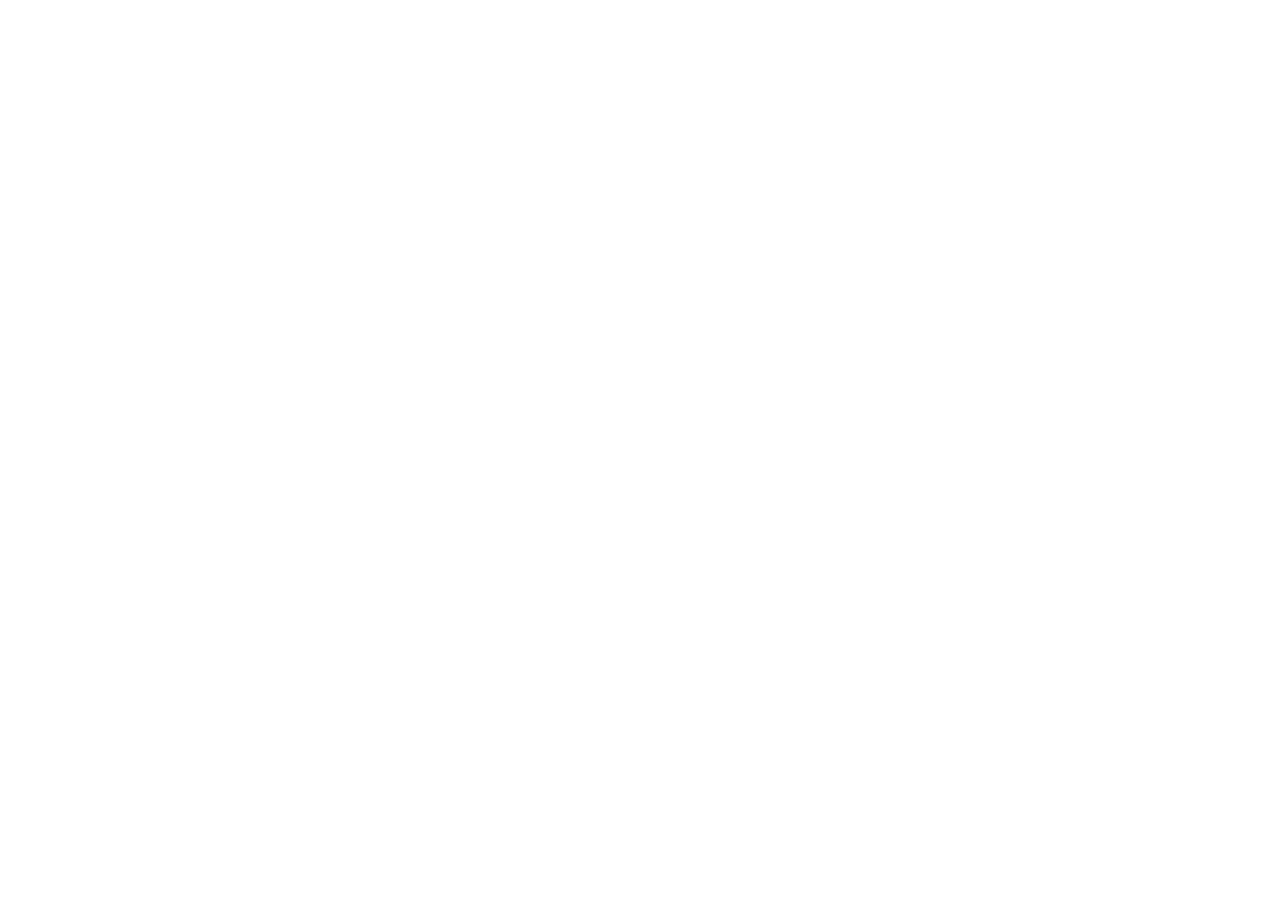
==== index.html @ 4e2ab048 "Initial commit" ====
<!DOCTYPE html>
<html lang="en">
  <head>
    <meta charset="UTF-8" />
    <meta http-equiv="X-UA-Compatible" content="IE=edge" />
    <meta name="viewport" content="width=device-width, initial-scale=1.0" />
    <link rel="stylesheet" href="css/normalize.css" />
    <link rel="stylesheet" href="css/styles.css" />
    <title>Moshify</title>
  </head>
  <body></body>
</html>
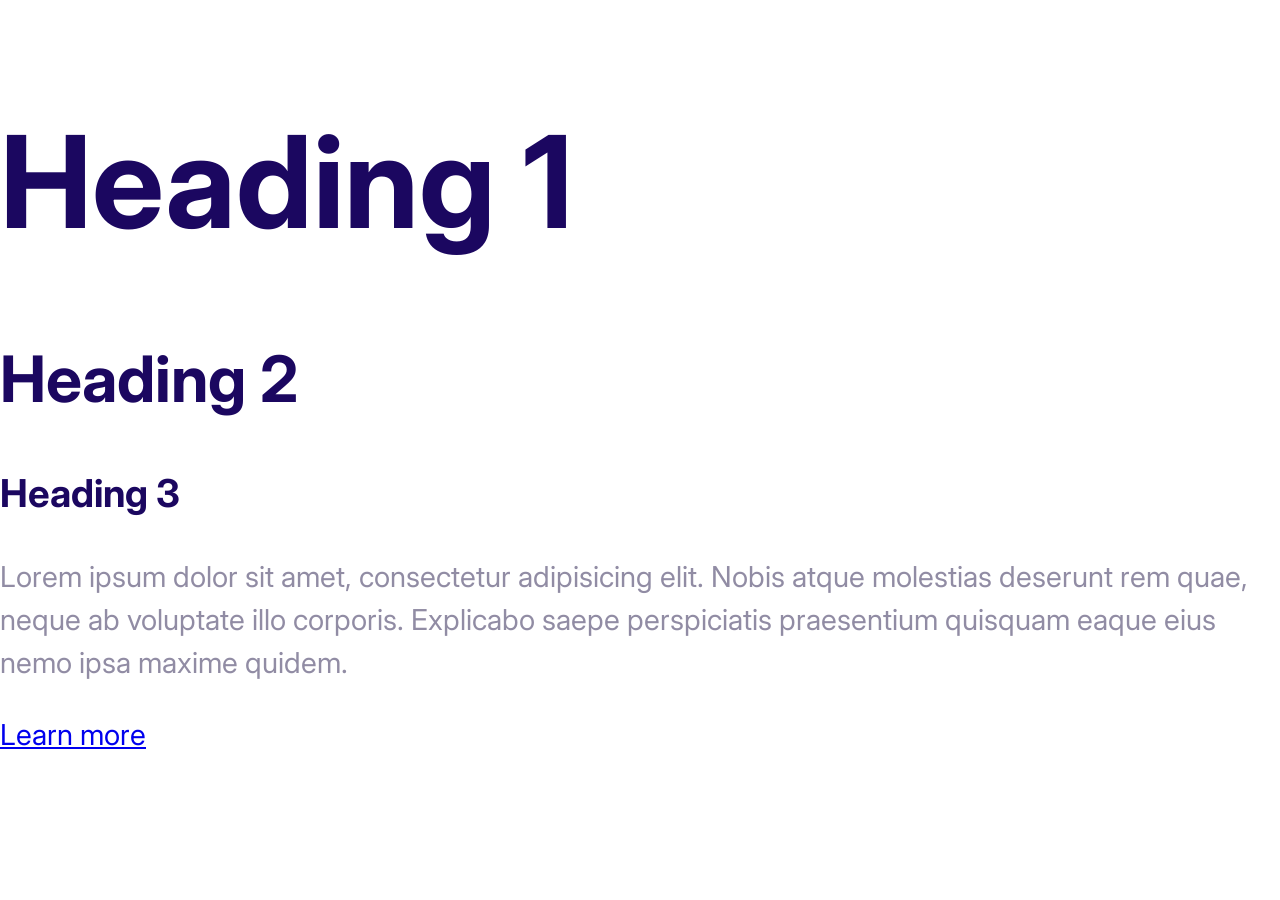
==== commit 20ceb454: "Arrow link" ====
--- a/index.html
+++ b/index.html
@@ -4,9 +4,28 @@
     <meta charset="UTF-8" />
     <meta http-equiv="X-UA-Compatible" content="IE=edge" />
     <meta name="viewport" content="width=device-width, initial-scale=1.0" />
+    <link
+      href="https://fonts.googleapis.com/css2?family=Inter:wght@400;700&family=Josefin+Sans:wght@100;200;300;400;500&family=Varela&family=Varela+Round&display=swap"
+      rel="stylesheet"
+    />
     <link rel="stylesheet" href="css/normalize.css" />
     <link rel="stylesheet" href="css/styles.css" />
-    <title>Moshify</title>
+    <link rel="preconnect" href="https://fonts.googleapis.com" />
+    <link rel="preconnect" href="https://fonts.gstatic.com" crossorigin />
+
+    <title>Moshify app</title>
   </head>
-  <body></body>
+  <body>
+    <h1>Heading 1</h1>
+    <h2>Heading 2</h2>
+    <h3>Heading 3</h3>
+
+    <p>
+      Lorem ipsum dolor sit amet, consectetur adipisicing elit. Nobis atque
+      molestias deserunt rem quae, neque ab voluptate illo corporis. Explicabo
+      saepe perspiciatis praesentium quisquam eaque eius nemo ipsa maxime
+      quidem.
+    </p>
+    <a href="#" class="link-arrow">Learn more</a>
+  </body>
 </html>
--- a/css/styles.css
+++ b/css/styles.css
@@ -0,0 +1,53 @@
+:root {
+    --color-primary:#2584ff;
+    --color-secondary:#00d9ff;
+    --color-accent: #ff3400;
+    --color-headings: #1b0760;
+    --color-body: #918ca4;
+}
+html {
+
+}
+
+body {
+    font-family: 'Inter', Arial, Helvetica, sans-serif;
+    font-size: 2.4rem;
+    line-height: 1.5;
+    color: var(--color-body);
+}
+
+h1, h2, h3 {
+    color: var(--color-headings);
+    margin-bottom: 1rem;
+}
+
+h1 {
+    font-size: 7rem;
+}
+
+h2 {
+    font-size: 4rem;
+}
+
+h3 {
+    font-size: 3rem;
+    margin-bottom: 2rem;
+}
+
+@media screen and (min-width: 1024px) {
+    body {
+        font-size: 1.8rem;
+    }
+
+    h1 {
+        font-size: 8rem;
+    }
+
+    h2 {
+        font-size: 4rem;
+    }
+
+    h3 {
+        font-size: 2.4rem ;
+    }
+}
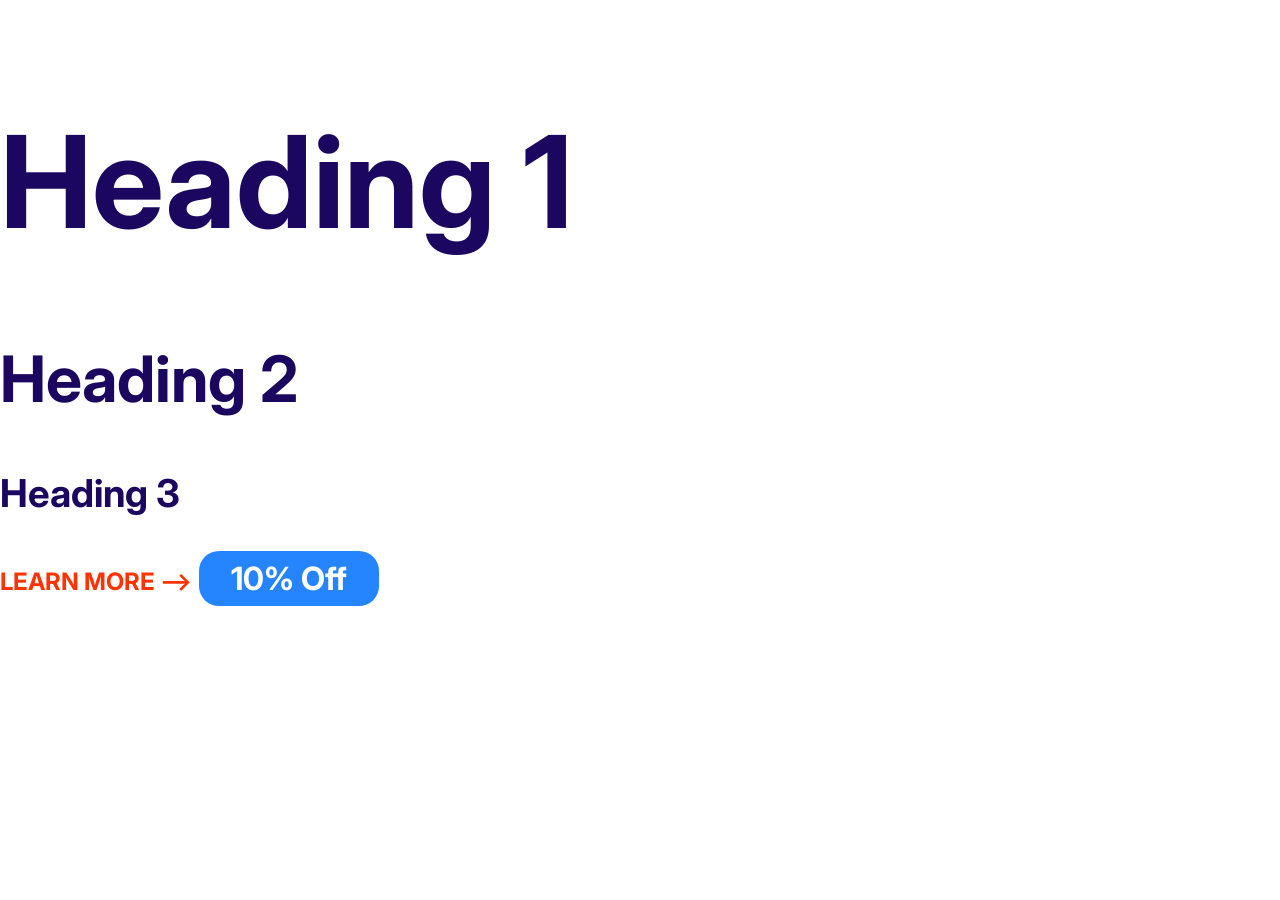
==== commit 0a454fe1: "added basges styling" ====
--- a/index.html
+++ b/index.html
@@ -5,7 +5,7 @@
     <meta http-equiv="X-UA-Compatible" content="IE=edge" />
     <meta name="viewport" content="width=device-width, initial-scale=1.0" />
     <link
-      href="https://fonts.googleapis.com/css2?family=Inter:wght@400;700&family=Josefin+Sans:wght@100;200;300;400;500&family=Varela&family=Varela+Round&display=swap"
+      href="https://fonts.googleapis.com/css2?family=Inter:wght@400;600;700&family=Josefin+Sans:wght@100;200;300;400;500&family=Varela&family=Varela+Round&display=swap"
       rel="stylesheet"
     />
     <link rel="stylesheet" href="css/normalize.css" />
@@ -20,12 +20,13 @@
     <h2>Heading 2</h2>
     <h3>Heading 3</h3>
 
-    <p>
+    <!-- <p>
       Lorem ipsum dolor sit amet, consectetur adipisicing elit. Nobis atque
       molestias deserunt rem quae, neque ab voluptate illo corporis. Explicabo
       saepe perspiciatis praesentium quisquam eaque eius nemo ipsa maxime
       quidem.
-    </p>
+    </p> -->
     <a href="#" class="link-arrow">Learn more</a>
+    <span class="badge badge--primary">10% Off</span>
   </body>
 </html>
--- a/css/styles.css
+++ b/css/styles.css
@@ -1,3 +1,5 @@
+
+/* define color palettes */
 :root {
     --color-primary:#2584ff;
     --color-secondary:#00d9ff;
@@ -34,6 +36,7 @@
     margin-bottom: 2rem;
 }
 
+/* for desktop typography */
 @media screen and (min-width: 1024px) {
     body {
         font-size: 1.8rem;
@@ -50,4 +53,65 @@
     h3 {
         font-size: 2.4rem ;
     }
+}
+
+/* Links */
+a {
+    text-decoration: none;
+}
+
+.link-arrow {
+    color: var(--color-accent);
+    text-transform: uppercase;
+    font-size: 2rem;
+    font-weight: bold;
+}
+
+.link-arrow::after {
+    content: "-->";
+    margin-left: 5px;
+    transition: margin 0.15s;
+}
+
+.link-arrow:hover::after {
+    margin-left: 10px;
+}
+
+@media screen and (min-width: 1024px) {
+    .link-arrow {
+        font-size: 1.5rem;
+    }
+}
+
+/* Badges */
+.badge {
+    border-radius: 20px;
+    padding: 0.5rem 2rem;
+    font-weight: bold;
+    white-space: nowrap ;
+    font-size: 2rem;
+}
+
+.badge--primary {
+    background: var(--color-primary);
+    color: #fff;
+}
+
+.badge--secondary {
+    background: var(--color-secondary);
+    color: #fff;
+}
+
+.badge--small {
+    font-size: 1.6rem;
+}
+
+@media screen and (min-width: 1024px) {
+    .badge {
+        size: 1.5rem;
+    }
+
+    .badge--small {
+        font-size: 1.2rem;
+    }
 }
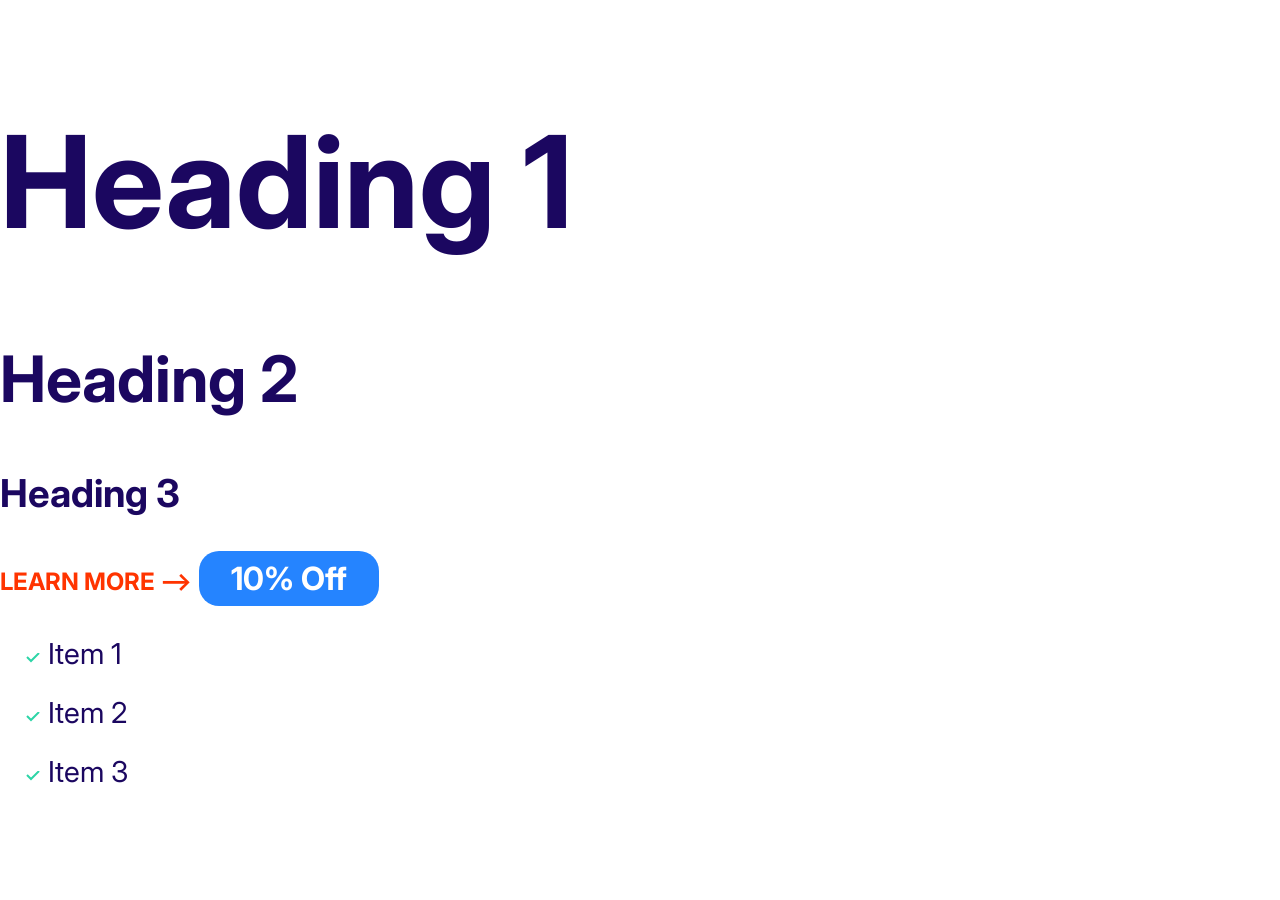
==== commit b3a796f9: "Added list style for ul/ol" ====
--- a/index.html
+++ b/index.html
@@ -28,5 +28,10 @@
     </p> -->
     <a href="#" class="link-arrow">Learn more</a>
     <span class="badge badge--primary">10% Off</span>
+    <ul class="list list--tick">
+      <li class="list__item">Item 1</li>
+      <li class="list__item">Item 2</li>
+      <li class="list__item">Item 3</li>
+    </ul>
   </body>
 </html>
--- a/css/styles.css
+++ b/css/styles.css
@@ -114,4 +114,33 @@
     .badge--small {
         font-size: 1.2rem;
     }
+}
+
+
+/* Lists */
+.list {
+ list-style: none;
+ padding-left: 0;
+ color: var(--color-headings);
+}
+
+.list--inline .list__item {
+  display: inline-block;
+  margin-right: 2rem;
+}
+
+.list--tick {
+ list-style-image: url("../images/tick.svg");
+ padding-left: 3rem;
+}
+
+.list--tick .list__item {
+    padding-left: 0.5rem;
+    margin-bottom: 1rem;
+}
+
+@media screen and (min-width: 1024px) {
+    .list--tick .list__item {
+        padding-left: 0;
+    }
 }
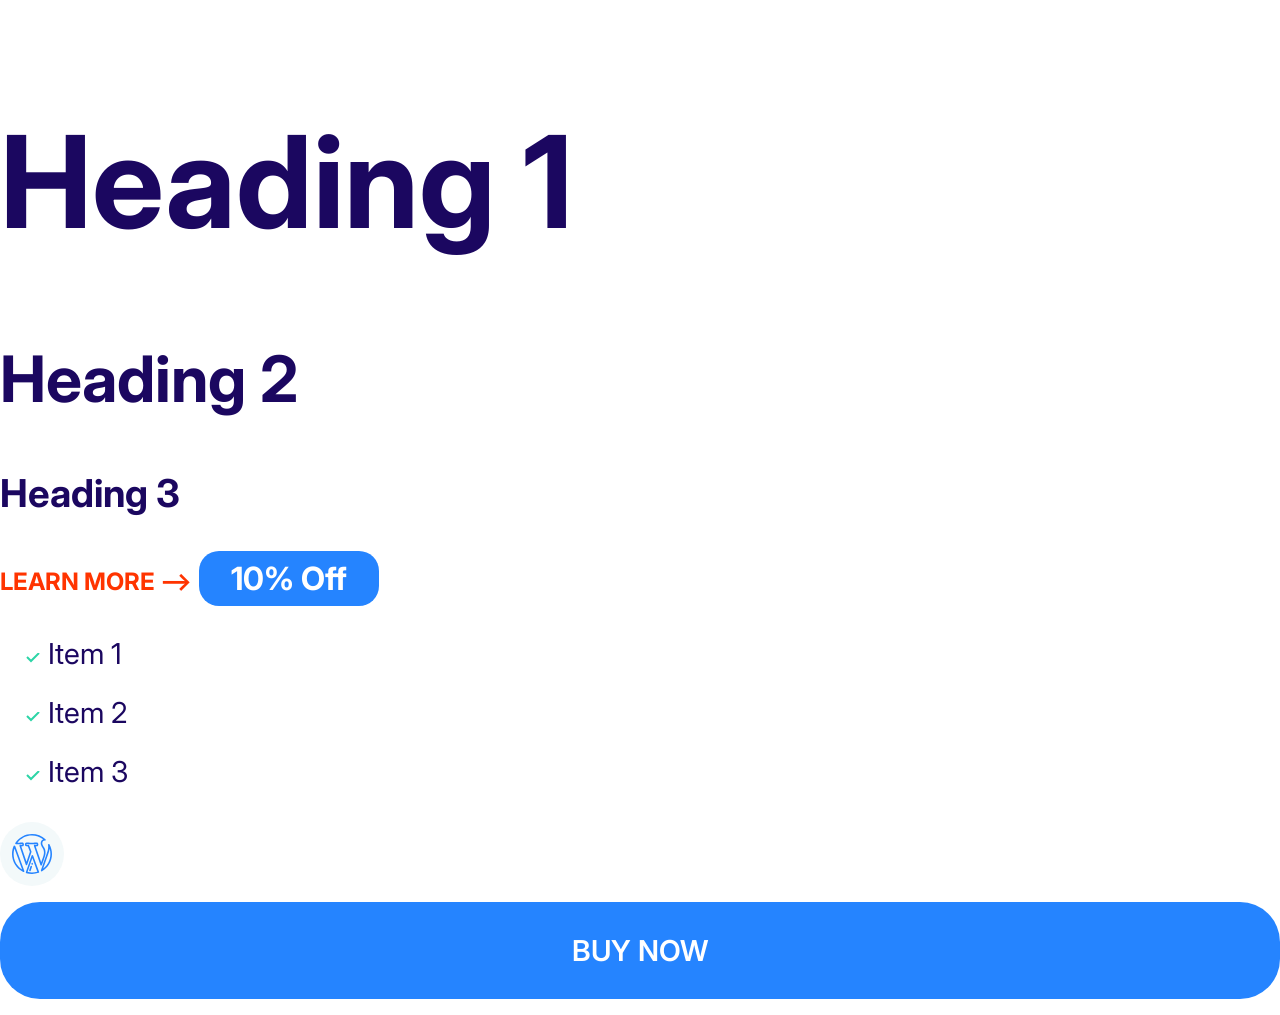
==== commit eaf1134a: "Added button and icon styles" ====
--- a/index.html
+++ b/index.html
@@ -33,5 +33,11 @@
       <li class="list__item">Item 2</li>
       <li class="list__item">Item 3</li>
     </ul>
+    <span class="icon-container">
+      <svg class="icon icon--primary">
+        <use xlink:href="images/sprite.svg#wordpress"></use>
+      </svg>
+    </span>
+    <button class="btn btn--primary btn--block">Buy Now</button>
   </body>
 </html>
--- a/css/styles.css
+++ b/css/styles.css
@@ -7,10 +7,14 @@
     --color-headings: #1b0760;
     --color-body: #918ca4;
 }
-html {
-
-}
-
+
+/* box-sizing */
+*, ::after, ::before {
+    box-sizing: border-box;
+}
+
+
+/* TYPOGRAPHY */
 body {
     font-family: 'Inter', Arial, Helvetica, sans-serif;
     font-size: 2.4rem;
@@ -143,4 +147,81 @@
     .list--tick .list__item {
         padding-left: 0;
     }
+}
+
+/* Icnons */
+.icon {
+    width: 40px;
+    height: 40px;
+}
+
+.icon--primary {
+    fill: var(--color-primary)
+}
+
+.icon-container {
+    background: #f3f9fa;
+    width: 64px;
+    height: 64px;
+    border-radius: 100%;
+    display: inline-flex;
+    justify-content: center;
+    align-items: center;
+}
+
+
+/* Buttons */
+.btn {
+    font-size: 1.8rem;
+    font-weight: 600;
+    text-transform: uppercase;
+    padding: 2rem 3rem;
+    border: 0;
+    margin: 1rem 0;
+    border-radius: 40px;
+    white-space: nowrap;
+    cursor: pointer;
+}
+
+.btn--primary {
+    color: #fff;
+    background: var(--color-primary);
+}
+.btn--primary:hover {
+    background: #3a8ffd;
+}
+
+
+.btn--secondary {
+    color: #fff;
+    background: var(--color-secondary);
+}
+.btn--secondary:hover {
+  background: #00c8eb;
+}
+
+
+.btn--accent {
+    color: #fff;
+    background: var(--color-accent);
+}
+.btn--accent:hover {
+    background: #ec3000;
+}
+
+
+.btn--outline {
+    background: #fff;
+    color: var(--color-headings);
+    border: 2px solid var(--color-headings)
+}
+.btn--outline:hover {
+    background: var(--color-headings);
+    color: #fff;
+}
+
+
+.btn--block {
+    width: 100%;
+    display: inline-block;
 }
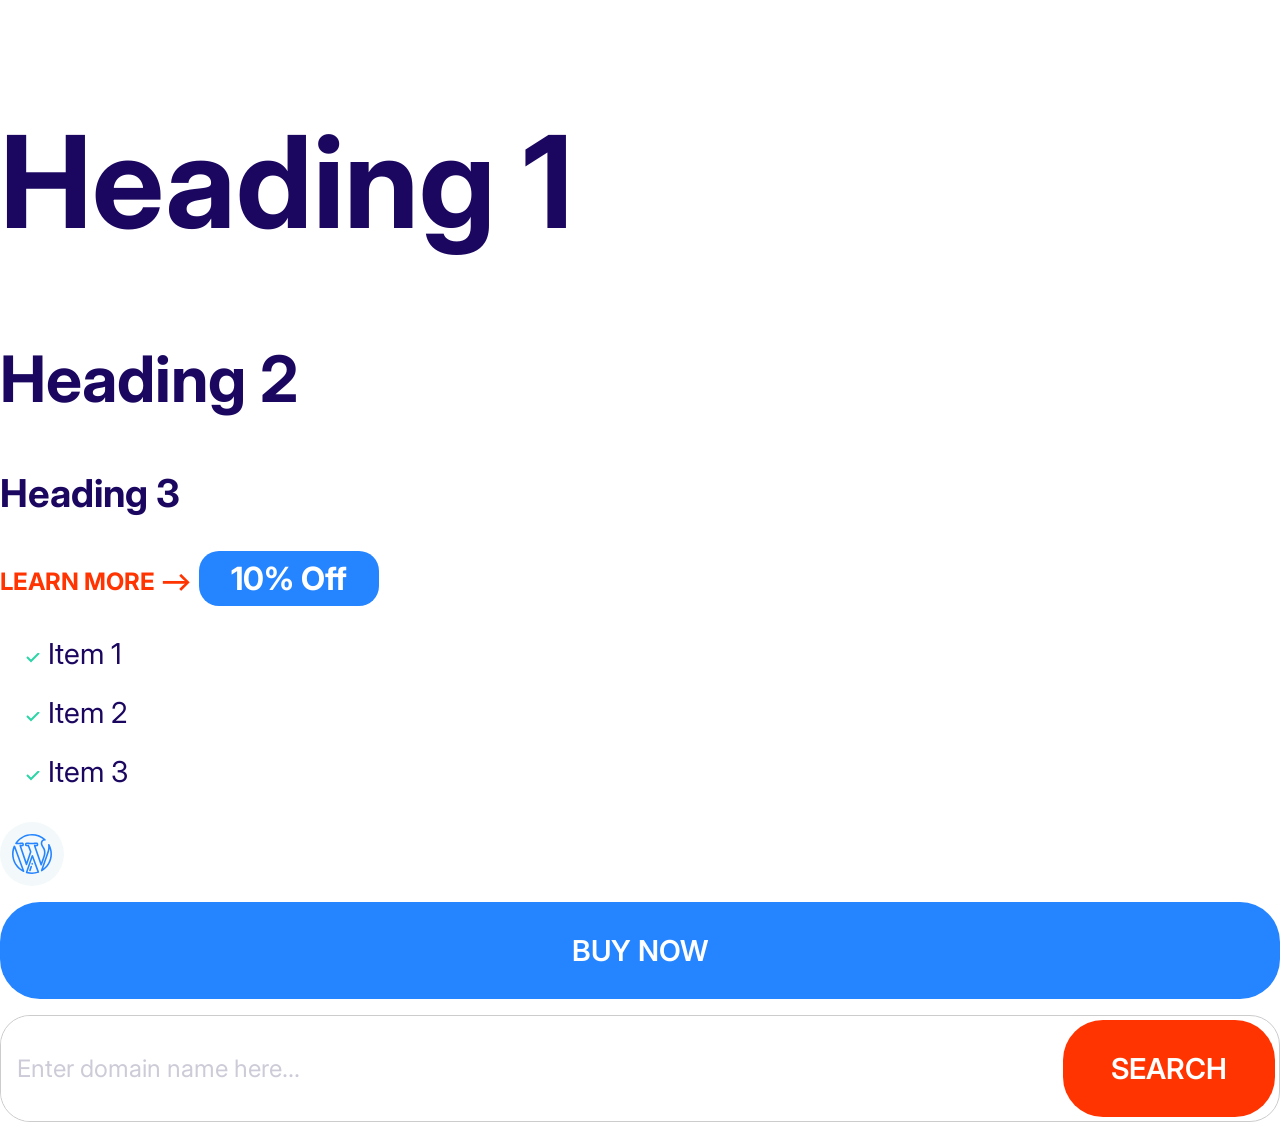
==== commit fd2ccf40: "Added input field and styles" ====
--- a/index.html
+++ b/index.html
@@ -39,5 +39,14 @@
       </svg>
     </span>
     <button class="btn btn--primary btn--block">Buy Now</button>
+
+    <div class="input-group">
+      <input
+        type="text"
+        class="input"
+        placeholder="Enter domain name here..."
+      />
+      <button class="btn btn--accent">Search</button>
+    </div>
   </body>
 </html>
--- a/css/styles.css
+++ b/css/styles.css
@@ -6,6 +6,8 @@
     --color-accent: #ff3400;
     --color-headings: #1b0760;
     --color-body: #918ca4;
+    --color-border: #ccc;
+    --border-radius: 30px;
 }
 
 /* box-sizing */
@@ -224,4 +226,41 @@
 .btn--block {
     width: 100%;
     display: inline-block;
+}
+
+
+/* Inputs */
+.input {
+    padding: 1.5rem 3.5rem;
+    border: 1px solid var(--color-border);
+    border-radius: var(--border-radius);
+    outline: 0;
+    color: var(--color-headings);
+    font-size: 2rem;
+
+}
+::placeholder {
+    color: #cdcbd7
+}
+
+.input-group {
+    border: 1px solid var(--color-border);
+    border-radius: var(--border-radius);
+    display: flex;
+}
+.input-group .input {
+    border: 0;
+    flex-grow: 1;
+    padding: 1.5rem 1rem;
+}
+.input-group .btn {
+    margin: 4px;
+}
+
+
+
+@media screen and (min-width: 1024px) {
+    .input {
+        font-size: 1.5rem;
+    }
 }
